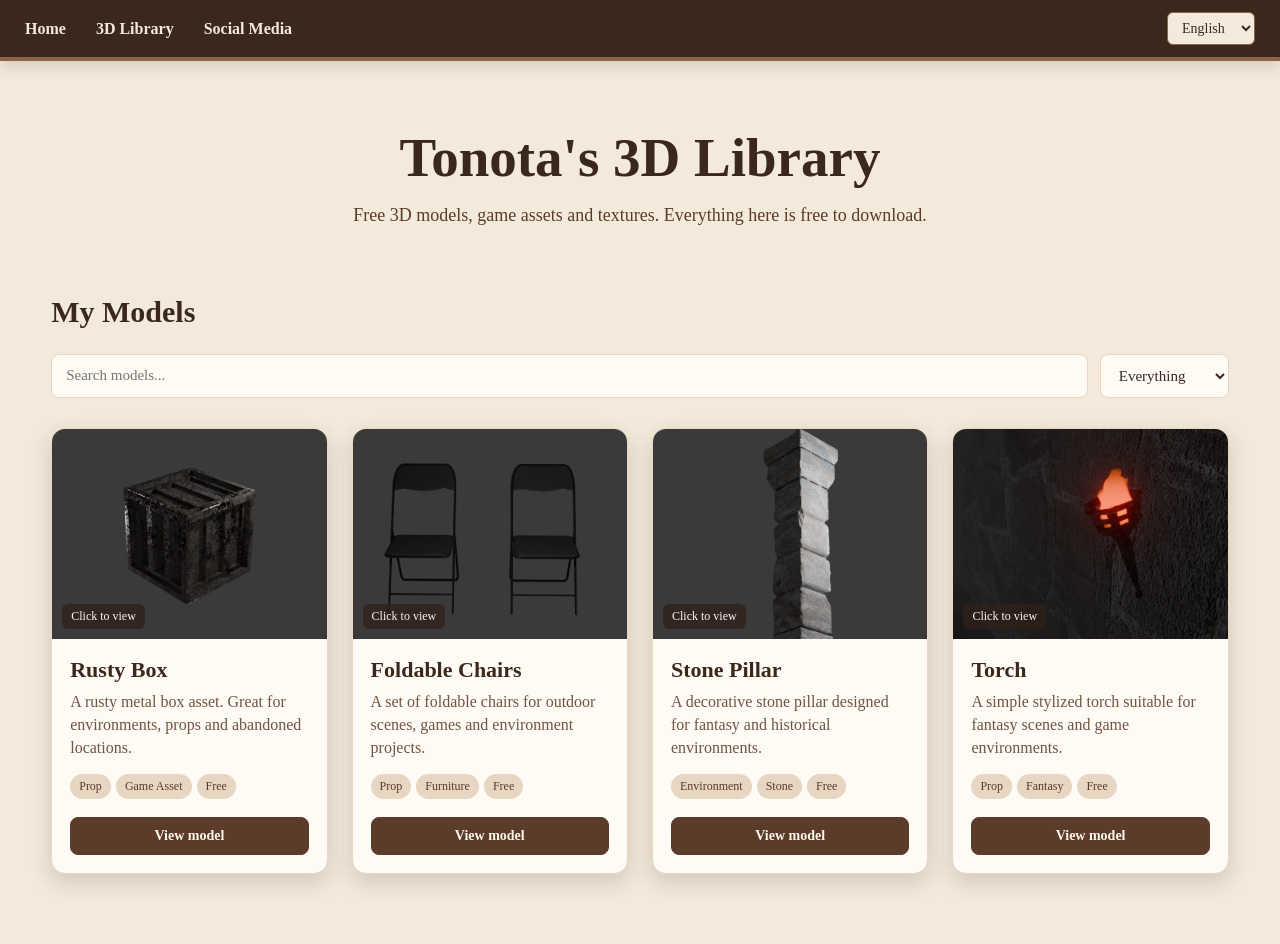
==== 3dlibrary.html @ 6213f5cf "reorder" ====
<!DOCTYPE html>
<html lang="en">

<head>
    <meta charset="UTF-8">
    <meta name="viewport" content="width=device-width, initial-scale=1.0">

    <meta
        name="description"
        content="Tonota's free 3D model and texture library"
    >

    <link rel="icon" href="images/favicon.png">

    <title>Tonota's 3D Library</title>

    <style>
        * {
            box-sizing: border-box;
        }

        :root {
            --cream: #f3eadb;
            --cream-dark: #e7d7c2;
            --brown-dark: #3b281d;
            --brown: #5b3b2a;
            --brown-light: #8a6349;
            --text-light: #fff8ee;
            --shadow: rgba(59, 40, 29, 0.18);
        }

        html {
            scroll-behavior: smooth;
        }

        body {
            margin: 0;
            background: var(--cream);
            color: var(--brown-dark);
            font-family: Georgia, "Times New Roman", serif;
        }


        /* =========================
           NAVIGATION
           ========================= */

        nav {
            position: sticky;
            top: 0;
            z-index: 100;

            display: flex;
            justify-content: space-between;
            align-items: center;

            padding: 12px 25px;

            background: var(--brown-dark);
            border-bottom: 4px solid var(--brown-light);

            box-shadow: 0 4px 15px var(--shadow);
        }

        .nav-links {
            display: flex;
            align-items: center;
            gap: 30px;
        }

        .nav-links a {
            color: var(--cream);

            font: bold 16px Georgia, "Times New Roman", serif;

            text-decoration: none;

            transition: 0.2s ease;
        }

        .nav-links a:hover {
            color: #d8b18f;
            transform: translateY(-1px);
        }


        /* =========================
           LANGUAGE SELECTOR
           ========================= */

        .nav-right {
            display: flex;
            align-items: center;
        }

        #lang-switcher {
            padding: 7px 10px;

            border: 1px solid #8b634b;
            border-radius: 6px;

            background-color: #f3eadb;
            color: #3b2a20;

            font-family: Georgia, "Times New Roman", serif;
            font-size: 14px;

            cursor: pointer;
        }


        /* =========================
           GENERAL
           ========================= */

        .page {
            width: min(1200px, 92%);
            margin: auto;
        }

        .hero {
            text-align: center;
            padding: 65px 20px 45px;
        }

        .hero h1 {
            margin: 0 0 12px;

            color: var(--brown-dark);

            font-size: clamp(34px, 5vw, 55px);
        }

        .hero p {
            max-width: 700px;

            margin: auto;

            color: var(--brown);

            font-size: 18px;
            line-height: 1.6;
        }

        .section-title {
            margin: 20px 0 25px;
            font-size: 30px;
        }


        /* =========================
           SEARCH / FILTERS
           ========================= */

        .library-tools {
            display: flex;
            gap: 12px;

            flex-wrap: wrap;

            margin-bottom: 30px;
        }

        .library-tools input,
        .library-tools select {
            padding: 12px 14px;

            background: #fffaf3;
            color: var(--brown-dark);

            border: 1px solid var(--cream-dark);
            border-radius: 8px;

            font: 15px Georgia, "Times New Roman", serif;
        }

        .library-tools input {
            flex: 1;
            min-width: 220px;
        }


        /* =========================
           MODEL GRID
           ========================= */

        .model-grid {
            display: grid;

            grid-template-columns:
                repeat(auto-fill, minmax(260px, 1fr));

            gap: 24px;

            padding-bottom: 70px;
        }

        .model-card {
            overflow: hidden;

            background: #fffaf3;

            border: 1px solid var(--cream-dark);
            border-radius: 14px;

            box-shadow: 0 8px 22px var(--shadow);

            transition: 0.25s ease;
        }

        .model-card:hover {
            transform: translateY(-5px);

            box-shadow: 0 14px 30px var(--shadow);
        }


        /* =========================
           CARD PREVIEW
           ========================= */

        .card-preview {
            position: relative;

            height: 210px;

            overflow: hidden;

            background: #2f2119;

            cursor: pointer;
        }

        .card-preview img,
        .card-preview video {
            width: 100%;
            height: 100%;

            display: block;

            object-fit: cover;
        }

        .preview-label {
            position: absolute;

            bottom: 10px;
            left: 10px;

            padding: 5px 9px;

            background: rgba(47, 33, 25, 0.78);

            color: var(--text-light);

            border-radius: 6px;

            font-size: 12px;
        }


        /* =========================
           CARD BODY
           ========================= */

        .card-body {
            padding: 18px;
        }

        .card-body h3 {
            margin: 0 0 7px;
            font-size: 22px;
        }

        .card-body p {
            min-height: 45px;

            margin: 0 0 15px;

            color: #6f5543;

            line-height: 1.45;
        }


        /* =========================
           TAGS
           ========================= */

        .tag {
            display: inline-block;

            padding: 5px 9px;

            margin: 0 5px 8px 0;

            background: var(--cream-dark);
            color: var(--brown);

            border-radius: 20px;

            font-size: 12px;
        }


        /* =========================
           CARD BUTTON
           ========================= */

        .card-actions {
            display: flex;
            gap: 8px;

            margin-top: 10px;
        }

        .primary-button {
            width: 100%;

            padding: 10px 12px;

            border: 1px solid var(--brown);
            border-radius: 8px;

            background: var(--brown);
            color: var(--text-light);

            cursor: pointer;

            font: bold 14px Georgia, "Times New Roman", serif;

            transition: 0.2s ease;
        }

        .primary-button:hover {
            background: var(--brown-light);
        }


        /* =========================
           DETAIL VIEW
           ========================= */

        #detail-view {
            display: none;

            padding: 45px 0 80px;
        }

        #detail-view.visible {
            display: block;
        }

        .back-button {
            border: 0;

            background: none;

            color: var(--brown);

            cursor: pointer;

            font: bold 16px Georgia, "Times New Roman", serif;

            margin-bottom: 25px;
        }

        .back-button:hover {
            text-decoration: underline;
        }

        .detail-layout {
            display: grid;

            grid-template-columns:
                minmax(0, 1.3fr)
                minmax(280px, 0.7fr);

            gap: 35px;

            align-items: start;
        }


        /* =========================
           DETAIL MEDIA
           ========================= */

        .detail-media {
            overflow: hidden;

            background: #2f2119;

            border: 8px solid var(--brown-dark);
            border-radius: 14px;

            box-shadow: 0 12px 30px var(--shadow);
        }

        .detail-media-main {
            position: relative;

            aspect-ratio: 16 / 10;
        }

        .detail-media-main img,
        .detail-media-main video {
            width: 100%;
            height: 100%;

            display: block;

            object-fit: cover;
        }

        .media-controls {
            display: flex;

            justify-content: space-between;
            align-items: center;

            padding: 10px;

            background: var(--brown-dark);
        }

        .media-controls button {
            border: 0;
            border-radius: 7px;

            padding: 8px 13px;

            background: var(--brown);
            color: var(--cream);

            cursor: pointer;

            font: bold 14px Georgia, "Times New Roman", serif;
        }

        .media-controls button:hover {
            background: var(--brown-light);
        }

        .media-counter {
            color: var(--cream);
            font-size: 13px;
        }


        /* =========================
           DETAIL INFO
           ========================= */

        .detail-info {
            padding: 25px;

            background: #fffaf3;

            border: 1px solid var(--cream-dark);
            border-radius: 14px;

            box-shadow: 0 8px 22px var(--shadow);
        }

        .detail-info h1 {
            margin-top: 0;
            font-size: 36px;
        }

        .detail-info p {
            color: #6f5543;

            line-height: 1.7;
        }

        .info-list {
            padding: 0;

            list-style: none;
        }

        .info-list li {
            padding: 9px 0;

            border-bottom: 1px solid var(--cream-dark);
        }


        /* =========================
           DOWNLOAD BUTTON
           ========================= */

        .download-button {
            width: 100%;

            margin-top: 20px;

            padding: 14px;

            border: 0;
            border-radius: 8px;

            background: var(--brown-dark);
            color: var(--cream);

            cursor: pointer;

            font: bold 16px Georgia, "Times New Roman", serif;
        }

        .download-button:hover {
            background: var(--brown-light);
        }


        /* =========================
           MOBILE
           ========================= */

        @media (max-width: 800px) {

            nav {
                gap: 12px;
            }

            nav a {
                font-size: 13px;
            }

            .detail-layout {
                grid-template-columns: 1fr;
            }
        }

        @media (max-width: 500px) {

            nav {
                justify-content: flex-start;

                overflow-x: auto;
            }

            .hero {
                padding-top: 40px;
            }

            .hero h1 {
                font-size: 34px;
            }

            .model-grid {
                grid-template-columns: 1fr;
            }
        }
    </style>
</head>


<body>


    <!-- =========================
         NAVIGATION
         ========================= -->

    <nav>

        <div class="nav-links">

            <a href="index.html">
                Home
            </a>

            <a href="3dlibrary.html">
                3D Library
            </a>

            <a href="socialmedia.html">
                Social Media
            </a>

        </div>


        <div class="nav-right">

            <select id="lang-switcher">

                <option value="en">
                    English
                </option>

                <option value="es">
                    Español
                </option>

            </select>

        </div>

    </nav>



    <!-- =========================
         LIBRARY VIEW
         ========================= -->

    <main id="library-view">

        <section class="hero">

            <h1 data-key="3dlib">
                Tonota's 3D Library
            </h1>

            <p data-key="3ddesc">
                Free 3D models, game assets and textures.
                Everything here is free to download.
            </p>

        </section>


        <section class="page" id="library">

            <h2 class="section-title" data-key="mymodels">
                My Models
            </h2>


            <div class="library-tools">

                <input
                    id="search"
                    type="search"
                    placeholder="Search models..."
                    oninput="renderModels()"
                >


                <select
                    id="category-filter"
                    onchange="renderModels()"
                >

                    <option value="all">
                        Everything
                    </option>

                    <option value="Prop">
                        Props
                    </option>

                    <option value="Environment">
                        Environment
                    </option>

                    <option value="Character">
                        Characters
                    </option>

                    <option value="Texture">
                        Textures
                    </option>

                </select>

            </div>


            <div
                class="model-grid"
                id="model-grid"
            >
                <!-- Models generated by JavaScript -->
            </div>

        </section>

    </main>



    <!-- =========================
         MODEL DETAIL VIEW
         ========================= -->

    <section id="detail-view">

        <div class="page">

            <button
                class="back-button"
                onclick="showLibrary()"
            >
                ← Back to library
            </button>


            <div class="detail-layout">


                <!-- MEDIA -->

                <div class="detail-media">

                    <div
                        class="detail-media-main"
                        id="detail-media"
                    >
                        <!-- Preview inserted by JavaScript -->
                    </div>


                    <div class="media-controls">

                        <button onclick="previousPreview()">
                            ← Previous
                        </button>

                        <span
                            class="media-counter"
                            id="media-counter"
                        >
                            1 / 1
                        </span>

                        <button onclick="nextPreview()">
                            Next →
                        </button>

                    </div>

                </div>



                <!-- INFORMATION -->

                <div class="detail-info">

                    <h1 id="detail-title">
                        Model name
                    </h1>


                    <div id="detail-tags"></div>


                    <p id="detail-description">
                        Model description.
                    </p>


                    <ul class="info-list">

                        <li>
                            <strong>Format:</strong>
                            <span id="detail-format"></span>
                        </li>

                        <li>
                            <strong>Polycount:</strong>
                            <span id="detail-polycount"></span>
                        </li>

                        <li>
                            <strong>Textures:</strong>
                            <span id="detail-textures"></span>
                        </li>

                        <li>
                            <strong>License:</strong>
                            <span id="detail-license"></span>
                        </li>

                    </ul>


                    <button
                        class="download-button"
                        onclick="downloadCurrentModel()"
                    >
                        Download
                    </button>

                </div>

            </div>

        </div>

    </section>



    <!-- =========================
         JAVASCRIPT
         ========================= -->

    <script>


        /* ==========================================================
           MODEL DATABASE
           ========================================================== */

        const models = [

            {
                id: "rusty-box",

                name: "Rusty Box",

                description:
                    "A rusty metal box asset. Great for environments, props and abandoned locations.",

                category: "Prop",

                tags: [
                    "Prop",
                    "Game Asset",
                    "Free"
                ],

                format: "Blend, FBX, OBJ",

                polycount: "Low Poly",

                textures: "Included",

                license: "CC BY 4.0",

                preview: [

                    {
                        type: "image",

                        src:
                            "previews/box/box.png"
                    }

                ],

                download:
                    "https://sketchfab.com/3d-models/box-97c520c5eb7e4ad79787432471ccdf57"
            },


            {
                id: "chairs",

                name: "Foldable Chairs",

                description:
                    "A set of foldable chairs for outdoor scenes, games and environment projects.",

                category: "Prop",

                tags: [
                    "Prop",
                    "Furniture",
                    "Free"
                ],

                format: "Blend, FBX, OBJ",

                polycount: "Low Poly",

                textures: "Included",

                license: "CC BY 4.0",

                preview: [

                    {
                        type: "image",

                        src:
                            "previews/chair/Chairs.png"
                    },

                    {
                        type: "image",

                        src:
                            "previews/chair/Close-up.png"
                    }

                ],

                download:
                    "https://sketchfab.com/3d-models/folding-chair-37bf61f4d9af4b74a36ce0b06919fb8f"
            },


            {
                id: "pillar",

                name: "Stone Pillar",

                description:
                    "A decorative stone pillar designed for fantasy and historical environments.",

                category: "Environment",

                tags: [
                    "Environment",
                    "Stone",
                    "Free"
                ],

                format: "Blend, FBX, OBJ",

                polycount: "Low Poly",

                textures: "Included",

                license: "CC BY 4.0",

                preview: [

                    {
                        type: "image",

                        src:
                            "previews/pillar/pillar render.png"
                    },

                    {
                        type: "image",

                        src:
                            "previews/pillar/pillar close up.png"
                    }

                ],

                download:
                    "https://sketchfab.com/3d-models/pillar-ab1188c44a844190bfd22bfbee42af58"
            },


            {
                id: "torch",

                name: "Torch",

                description:
                    "A simple stylized torch suitable for fantasy scenes and game environments.",

                category: "Prop",

                tags: [
                    "Prop",
                    "Fantasy",
                    "Free"
                ],

                format: "Blend, FBX, OBJ",

                polycount: "Low Poly",

                textures: "Included",

                license: "CC BY 4.0",

                preview: [

                    {
                        type: "image",

                        src:
                            "previews/torch/preview.png"
                    },

                    {
                        type: "video",

                        src:
                            "https://res.cloudinary.com/dx52brl8s/video/upload/v1787481167/antorcha_qeo2vy.mkv"
                    }

                ],

                download:
                    "https://sketchfab.com/3d-models/torch-6fb9021bf2fe46598e09df5752a77ab3"
            }

        ];



        /* ==========================================================
           LIBRARY
           ========================================================== */

        let currentModel = null;

        let currentPreview = 0;



        function renderModels() {

            const grid =
                document.getElementById("model-grid");


            const search =
                document
                    .getElementById("search")
                    .value
                    .toLowerCase();


            const category =
                document
                    .getElementById("category-filter")
                    .value;


            const filtered =
                models.filter(model => {

                    const matchesSearch =

                        model.name
                            .toLowerCase()
                            .includes(search)

                        ||

                        model.description
                            .toLowerCase()
                            .includes(search)

                        ||

                        model.tags.some(tag =>
                            tag
                                .toLowerCase()
                                .includes(search)
                        );


                    const matchesCategory =

                        category === "all"

                        ||

                        model.category === category;


                    return (
                        matchesSearch &&
                        matchesCategory
                    );

                });


            grid.innerHTML = "";


            if (filtered.length === 0) {

                grid.innerHTML =
                    "<p>No models found.</p>";

                return;

            }


            filtered.forEach(model => {

                const card =
                    document.createElement("article");


                card.className =
                    "model-card";


                const firstPreview =
                    model.preview[0];


                let previewHTML = "";


                if (firstPreview.type === "video") {

                    previewHTML = `

                        <video
                            src="${firstPreview.src}"
                            muted
                            autoplay
                            loop
                            playsinline
                        ></video>

                    `;

                }

                else {

                    previewHTML = `

                        <img
                            src="${firstPreview.src}"
                            alt="${model.name} preview"
                        >

                    `;

                }


                card.innerHTML = `

                    <div
                        class="card-preview"
                        onclick="openModel('${model.id}')"
                    >

                        ${previewHTML}

                        <span class="preview-label">
                            Click to view
                        </span>

                    </div>


                    <div class="card-body">

                        <h3>
                            ${model.name}
                        </h3>


                        <p>
                            ${model.description}
                        </p>


                        <div>

                            ${model.tags
                                .map(tag =>
                                    `<span class="tag">
                                        ${tag}
                                    </span>`
                                )
                                .join("")
                            }

                        </div>


                        <div class="card-actions">

                            <button
                                class="primary-button"
                                onclick="openModel('${model.id}')"
                            >
                                View model
                            </button>

                        </div>

                    </div>

                `;


                grid.appendChild(card);

            });

        }



        /* ==========================================================
           MODEL DETAIL
           ========================================================== */

        function openModel(id) {

            const model =
                models.find(
                    item => item.id === id
                );


            if (!model) return;


            currentModel = model;

            currentPreview = 0;


            document
                .getElementById("library-view")
                .style.display = "none";


            document
                .getElementById("detail-view")
                .classList.add("visible");


            document
                .getElementById("detail-title")
                .textContent = model.name;


            document
                .getElementById("detail-description")
                .textContent = model.description;


            document
                .getElementById("detail-format")
                .textContent = model.format;


            document
                .getElementById("detail-polycount")
                .textContent = model.polycount;


            document
                .getElementById("detail-textures")
                .textContent = model.textures;


            document
                .getElementById("detail-license")
                .textContent = model.license;


            document
                .getElementById("detail-tags")
                .innerHTML =

                    model.tags
                        .map(tag =>
                            `<span class="tag">
                                ${tag}
                            </span>`
                        )
                        .join("");


            renderPreview();


            window.scrollTo({
                top: 0,
                behavior: "smooth"
            });

        }



        /* ==========================================================
           PREVIEWS
           ========================================================== */

        function renderPreview() {

            if (!currentModel) return;


            const preview =
                currentModel.preview[currentPreview];


            const container =
                document.getElementById(
                    "detail-media"
                );


            if (preview.type === "video") {

                container.innerHTML = `

                    <video
                        src="${preview.src}"
                        controls
                        autoplay
                        loop
                        playsinline
                    ></video>

                `;

            }

            else {

                container.innerHTML = `

                    <img
                        src="${preview.src}"
                        alt="${currentModel.name} preview"
                    >

                `;

            }


            document
                .getElementById("media-counter")
                .textContent =
                    `${currentPreview + 1} / ${currentModel.preview.length}`;

        }



        function nextPreview() {

            if (!currentModel) return;


            currentPreview++;


            if (
                currentPreview >=
                currentModel.preview.length
            ) {

                currentPreview = 0;

            }


            renderPreview();

        }



        function previousPreview() {

            if (!currentModel) return;


            currentPreview--;


            if (currentPreview < 0) {

                currentPreview =
                    currentModel.preview.length - 1;

            }


            renderPreview();

        }



        /* ==========================================================
           BACK TO LIBRARY
           ========================================================== */

        function showLibrary() {

            document
                .getElementById("detail-view")
                .classList.remove("visible");


            document
                .getElementById("library-view")
                .style.display = "block";


            window.scrollTo({
                top: 0,
                behavior: "smooth"
            });

        }



        /* ==========================================================
           DOWNLOAD
           ========================================================== */

        function downloadCurrentModel() {

            if (!currentModel) return;


            const link =
                document.createElement("a");


            link.href =
                currentModel.download;


            link.download =
                `${currentModel.id}.zip`;


            document.body.appendChild(link);


            link.click();


            link.remove();

        }



        /* ==========================================================
           FILTER SHORTCUT
           ========================================================== */

        function filterCategory(category) {

            showLibrary();


            document
                .getElementById("category-filter")
                .value = category;


            renderModels();

        }



        /* ==========================================================
           LANGUAGE SWITCHER
           ========================================================== */

        const langSwitcher =
            document.getElementById(
                "lang-switcher"
            );


        langSwitcher.addEventListener(
            "change",
            async (e) => {

                const selectedLang =
                    e.target.value;


                try {

                    const response =
                        await fetch(
                            "languages.json"
                        );


                    const data =
                        await response.json();


                    const elements =
                        document.querySelectorAll(
                            "[data-key]"
                        );


                    elements.forEach(
                        element => {

                            const key =
                                element.getAttribute(
                                    "data-key"
                                );


                            if (
                                data[selectedLang] &&
                                data[selectedLang][key]
                            ) {

                                element.innerHTML =
                                    data[selectedLang][key];

                            }

                        }
                    );

                }

                catch (error) {

                    console.error(
                        "Could not load translations:",
                        error
                    );

                }

            }
        );



        /* ==========================================================
           START PAGE
           ========================================================== */

        renderModels();

    </script>

</body>

</html>
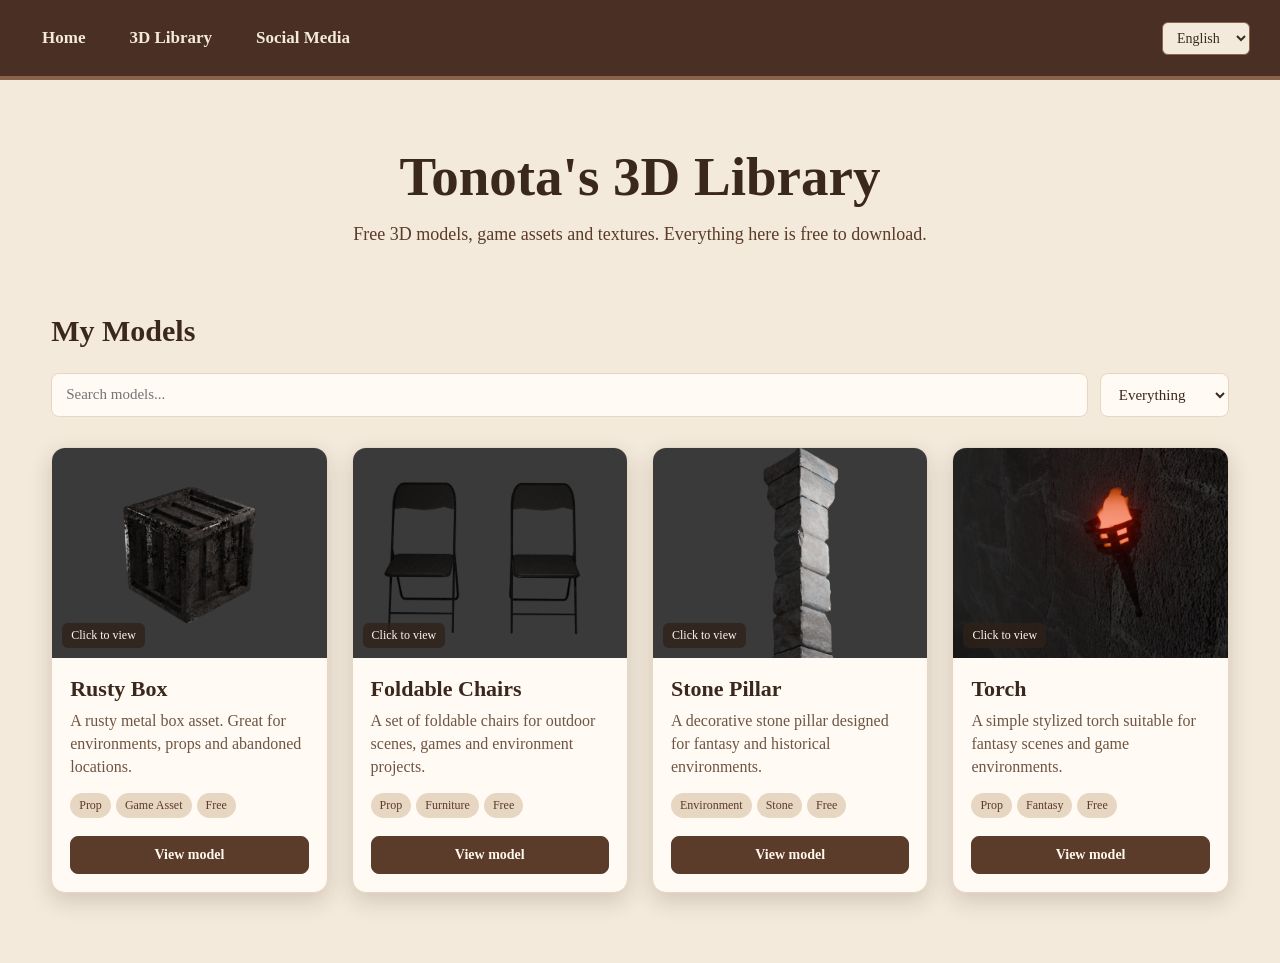
==== commit 8aa608b6: "fixes" ====
--- a/3dlibrary.html
+++ b/3dlibrary.html
@@ -42,71 +42,93 @@
 
 
         /* =========================
-           NAVIGATION
-           ========================= */
-
-        nav {
-            position: sticky;
-            top: 0;
-            z-index: 100;
-
-            display: flex;
-            justify-content: space-between;
-            align-items: center;
-
-            padding: 12px 25px;
-
-            background: var(--brown-dark);
-            border-bottom: 4px solid var(--brown-light);
-
-            box-shadow: 0 4px 15px var(--shadow);
-        }
-
-        .nav-links {
-            display: flex;
-            align-items: center;
-            gap: 30px;
-        }
-
-        .nav-links a {
-            color: var(--cream);
-
-            font: bold 16px Georgia, "Times New Roman", serif;
-
-            text-decoration: none;
-
-            transition: 0.2s ease;
-        }
-
-        .nav-links a:hover {
-            color: #d8b18f;
-            transform: translateY(-1px);
-        }
-
-
-        /* =========================
-           LANGUAGE SELECTOR
-           ========================= */
-
-        .nav-right {
-            display: flex;
-            align-items: center;
-        }
-
-        #lang-switcher {
-            padding: 7px 10px;
-
-            border: 1px solid #8b634b;
-            border-radius: 6px;
-
-            background-color: #f3eadb;
-            color: #3b2a20;
-
-            font-family: Georgia, "Times New Roman", serif;
-            font-size: 14px;
-
-            cursor: pointer;
-        }
+   TOP NAVIGATION
+   ========================= */
+
+.navbar {
+    display: flex;
+    justify-content: space-between;
+    align-items: center;
+    padding: 20px 30px;
+    background-color: #4a3024;
+    border-bottom: 4px solid #8b634b;
+}
+
+/* Navigation buttons on the LEFT */
+
+.nav-buttons {
+    display: flex;
+    align-items: center;
+    gap: 20px;
+}
+
+.nav-buttons a,
+.nav-buttons button {
+    border: none;
+    background: none;
+    color: #f3eadb;
+    font-family: Georgia, "Times New Roman", serif;
+    font-size: 17px;
+    font-weight: bold;
+    text-decoration: none;
+    cursor: pointer;
+    padding: 8px 12px;
+    transition: 0.25s ease;
+}
+
+/* Hover */
+
+.nav-buttons a:hover,
+.nav-buttons button:hover {
+    color: #d6aa82;
+    transform: translateY(-2px);
+}
+
+/* =========================
+   LANGUAGE SELECTOR
+   ========================= */
+
+.nav-right {
+    display: flex;
+    align-items: center;
+}
+
+#lang-switcher {
+    padding: 7px 10px;
+    border: 1px solid #8b634b;
+    border-radius: 6px;
+    background-color: #f3eadb;
+    color: #3b2a20;
+    font-family: Georgia, "Times New Roman", serif;
+    font-size: 14px;
+    cursor: pointer;
+}
+
+/* =========================
+   MOBILE
+   ========================= */
+
+@media (max-width: 700px) {
+    .navbar {
+        padding: 15px;
+        gap: 10px;
+    }
+
+    .nav-buttons {
+        flex-wrap: wrap;
+        gap: 5px;
+    }
+
+    .nav-buttons a,
+    .nav-buttons button {
+        font-size: 14px;
+        padding: 6px 8px;
+    }
+
+    #lang-switcher {
+        flex-shrink: 0;
+    }
+}
 
 
         /* =========================
@@ -513,26 +535,6 @@
             background: var(--brown-light);
         }
 
-
-        /* =========================
-           MOBILE
-           ========================= */
-
-        @media (max-width: 800px) {
-
-            nav {
-                gap: 12px;
-            }
-
-            nav a {
-                font-size: 13px;
-            }
-
-            .detail-layout {
-                grid-template-columns: 1fr;
-            }
-        }
-
         @media (max-width: 500px) {
 
             nav {
@@ -564,9 +566,9 @@
          NAVIGATION
          ========================= -->
 
-    <nav>
-
-        <div class="nav-links">
+    <nav class="navbar">
+
+        <div class="nav-buttons">
 
             <a href="index.html">
                 Home
